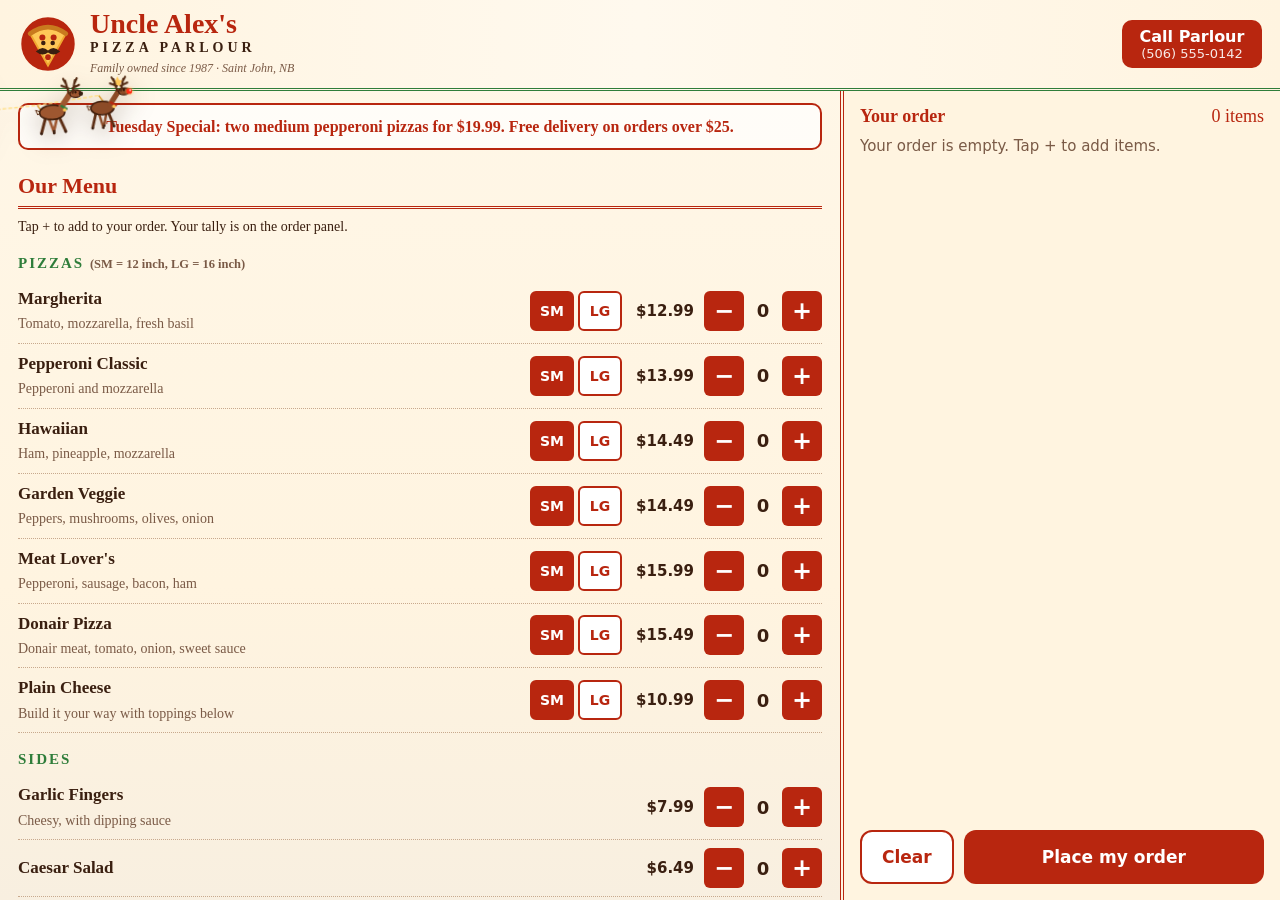
==== index.html @ a6024673 "Refine phone ring cadence, curtness, and secret combo flow" ====
<!doctype html>
<html lang="en">
<head>
<meta charset="utf-8">
<meta name="viewport" content="width=device-width, initial-scale=1">
<title>Uncle Alex's Pizza Parlour</title>
<script src="./js/holiday-overlay.js" defer></script>
<style>
  * { box-sizing: border-box; }
  html, body {
    margin: 0;
    height: 100%;
    overflow: hidden;
    background: #FFF4E0;
    color: #3A1F10;
    font-family: Georgia, 'Times New Roman', serif;
    line-height: 1.45;
  }
  .pz-shell {
    position: relative;
    display: flex;
    flex-direction: column;
    height: 100vh;
    height: 100dvh;
    overflow: hidden;
    background: #FFF4E0;
    color: #3A1F10;
  }
  .pz-top {
    flex: none;
    display: flex;
    align-items: center;
    justify-content: space-between;
    gap: 14px;
    padding: 10px 18px;
    border-bottom: 3px double #B8260F;
    background: #FFF4E0;
  }
  .pz-head { display: flex; align-items: center; gap: 12px; }
  .pz-name { font-size: 28px; font-weight: 700; color: #B8260F; line-height: 1; }
  .pz-sub { font-size: 14px; letter-spacing: 4px; font-weight: 700; }
  .pz-est { font-size: 12px; font-style: italic; color: #7a5a46; margin-top: 2px; }
  .pz-call {
    flex: none;
    min-height: 48px;
    min-width: 140px;
    border: none;
    border-radius: 10px;
    background: #B8260F;
    color: #fff;
    padding: 6px 16px;
    text-align: center;
    cursor: pointer;
    font-family: system-ui, Arial, sans-serif;
  }
  .pz-call b { display: block; font-size: 16px; }
  .pz-call span { display: block; font-size: 13px; opacity: .9; }
  .pz-call:active { background: #8E1D0B; }

  .pz-main { flex: 1; min-height: 0; display: flex; overflow: hidden; }
  .pz-menu {
    flex: 1.5;
    min-width: 0;
    min-height: 0;
    overflow-y: auto;
    -webkit-overflow-scrolling: touch;
    padding: 0 18px 28px;
  }
  .pz-order {
    flex: 1;
    min-width: 280px;
    max-width: 440px;
    min-height: 0;
    display: flex;
    flex-direction: column;
    overflow: hidden;
    border-left: 4px double #B8260F;
    background: #FFF4E0;
    padding: 12px 16px 16px;
  }

  h2 {
    font-size: 22px;
    color: #B8260F;
    border-bottom: 3px double #B8260F;
    padding-bottom: 4px;
    margin: 20px 0 8px;
  }
  h3 {
    font-size: 15px;
    letter-spacing: 2px;
    text-transform: uppercase;
    margin: 16px 0 4px;
    color: #2F7D3A;
  }
  .pz-banner {
    margin: 12px 0;
    border: 2px dashed #2F7D3A;
    color: #2F7D3A;
    border-radius: 10px;
    padding: 10px 12px;
    text-align: center;
    font-weight: 700;
  }
  .pz-hint { font-size: 14px; margin-bottom: 6px; }
  .pz-foot {
    margin-top: 24px;
    font: 12px/1.5 system-ui, Arial, sans-serif;
    color: #7a5a46;
    text-align: center;
  }

  .pz-item {
    display: flex;
    flex-wrap: wrap;
    align-items: center;
    justify-content: space-between;
    gap: 8px 12px;
    padding: 8px 0;
    border-bottom: 1px dotted #c8a98d;
  }
  .pz-nm { flex: 1 1 180px; min-width: 0; }
  .pz-item b { display: block; font-size: 17px; }
  .pz-item small { color: #7a5a46; font-size: 14px; }
  .pz-price { white-space: nowrap; font: 700 15px system-ui, Arial, sans-serif; }
  .pz-ctl { display: flex; align-items: center; gap: 10px; }
  .pz-ctl .pz-price { min-width: 62px; text-align: right; }

  .pz-sb { display: flex; align-items: center; gap: 6px; }
  .pz-sb button {
    width: 40px; height: 40px; min-width: 40px; min-height: 40px; padding: 0;
    border: none; border-radius: 6px; background: #B8260F; color: #fff;
    font: 700 24px/1 system-ui, Arial, sans-serif; cursor: pointer;
  }
  .pz-sb button:active { background: #8E1D0B; }
  .pz-sb .pz-q {
    min-width: 26px; text-align: center;
    font: 700 18px system-ui, Arial, sans-serif; color: #3A1F10;
  }

  .pz-size { display: flex; gap: 4px; }
  .pz-sz {
    min-width: 44px; min-height: 40px; padding: 0 8px;
    border: 2px solid #B8260F; border-radius: 6px; background: #fff; color: #B8260F;
    font: 700 14px system-ui, Arial, sans-serif; cursor: pointer;
  }
  .pz-sz.on { background: #B8260F; color: #fff; }

  .pz-tops { display: flex; flex-wrap: wrap; gap: 8px; margin: 6px 0 4px; }
  .pz-tp {
    min-height: 44px; padding: 0 14px;
    border: 2px solid #B8260F; border-radius: 6px; background: #fff; color: #B8260F;
    font: 700 15px system-ui, Arial, sans-serif; cursor: pointer;
  }
  .pz-tp.on { background: #B8260F; color: #fff; }

  .pz-ohead {
    flex: none;
    display: flex; justify-content: space-between;
    font-size: 18px; color: #B8260F; margin-bottom: 6px;
  }
  .pz-lines { flex: 1; min-height: 40px; overflow-y: auto; -webkit-overflow-scrolling: touch; }
  .pz-tl {
    display: flex; justify-content: space-between; gap: 10px;
    font: 15px system-ui, Arial, sans-serif; padding: 2px 0;
  }
  .pz-tl.muted { color: #7a5a46; }
  .pz-tl.sub { border-top: 1px dotted #c8a98d; margin-top: 4px; padding-top: 4px; }
  .pz-tl.tot {
    font-weight: 800; font-size: 17px;
    border-top: 2px solid #3A1F10; margin-top: 4px; padding-top: 4px;
  }
  .pz-msg {
    flex: none;
    display: none; background: #fff; border: 2px solid #2F7D3A; border-radius: 12px;
    padding: 12px; margin-top: 8px; font: 15px/1.4 system-ui, Arial, sans-serif;
  }
  .pz-msg a { color: #2F7D3A; font-weight: 800; }
  .pz-btns { flex: none; display: flex; gap: 10px; margin-top: 10px; }
  .pz-btns button {
    min-height: 54px; border-radius: 12px;
    font: 700 17px system-ui, Arial, sans-serif; cursor: pointer;
  }
  .pz-clear { padding: 0 20px; border: 2px solid #B8260F; background: #fff; color: #B8260F; }
  .pz-go { flex: 1; border: none; background: #B8260F; color: #fff; }

  .ma-holiday-active .pz-shell {
    background: linear-gradient(180deg, #FFF7E8 0%, #FFF4E0 65%, #F8EFE0 100%);
  }
  .ma-holiday-active .pz-top {
    background: linear-gradient(90deg, #FFF4E0 0%, #FFF9EE 50%, #FFF4E0 100%);
    border-bottom-color: #2F7D3A;
  }
  .ma-holiday-active .pz-banner {
    border-style: solid;
    border-color: #B8260F;
    background: rgba(255, 255, 255, 0.72);
    color: #B8260F;
  }

  /* Phone Call Modal */
  #avPhoneModal {
    display: none; position: fixed; inset: 0; z-index: 200;
    background: rgba(10, 14, 24, 0.78); align-items: center; justify-content: center; padding: 16px;
  }
  #avPhoneModal.open { display: flex; }
  .ph-box {
    width: 100%; max-width: 440px; background: #FFF4E0; color: #3A1F10;
    border: 4px double #B8260F; border-radius: 16px; padding: 18px;
    box-shadow: 0 18px 40px rgba(0,0,0,0.45); font-family: Georgia, serif;
  }
  .ph-top { display: flex; justify-content: space-between; align-items: center; border-bottom: 2px solid #B8260F; padding-bottom: 8px; }
  .ph-title { font-size: 19px; font-weight: 700; color: #B8260F; }
  .ph-screen {
    margin: 12px 0; background: #fff; border: 2px solid #c8a98d; border-radius: 10px;
    padding: 12px; font-family: system-ui, sans-serif; font-size: 15px; min-height: 76px;
  }
  .ph-who { font-size: 11px; font-weight: 800; text-transform: uppercase; color: #2F7D3A; letter-spacing: 1px; }
  .ph-heard { font-size: 13px; color: #7a5a46; margin-top: 6px; font-style: italic; }
  .ph-actions { display: flex; flex-direction: column; gap: 8px; font-family: system-ui, sans-serif; }
  .ph-chips { display: flex; flex-wrap: wrap; gap: 6px; }
  .ph-chip {
    background: #fff; color: #B8260F; border: 2px solid #B8260F; border-radius: 8px;
    padding: 8px 10px; font-size: 13px; font-weight: 700; cursor: pointer;
  }
  .ph-gate-btn {
    display: none; width: 100%; border: none; border-radius: 10px;
    padding: 11px 14px; background: #2F7D3A; color: #fff;
    font-size: 14px; font-weight: 800; cursor: pointer; text-align: center;
  }
  .ph-gate-btn.on { display: block; }

  @media (orientation: portrait), (max-width: 700px) {
    .pz-main { flex-direction: column; }
    .pz-order {
      flex: none; max-width: none; min-width: 0; max-height: 44vh;
      border-left: 0; border-top: 4px double #B8260F;
      box-shadow: 0 -6px 14px rgba(58,31,16,.18);
    }
  }
</style>
</head>
<body>
<div class="pz-shell" id="pizza" role="region" aria-label="Uncle Alex's Pizza Parlour">
  <header class="pz-top">
    <div class="pz-head">
      <svg width="60" height="60" viewBox="0 0 64 64" aria-hidden="true">
        <circle cx="32" cy="32" r="30" fill="#B8260F" stroke="#FFF4E0" stroke-width="3"/>
        <path d="M13 21 Q32 7 51 21 L32 55 Z" fill="#FFC857" stroke="#F0A830" stroke-width="2"/>
        <path d="M13 21 Q32 7 51 21" fill="none" stroke="#C97A1E" stroke-width="5" stroke-linecap="round"/>
        <circle cx="26" cy="25" r="3.2" fill="#B8260F"/><circle cx="38" cy="25" r="3.2" fill="#B8260F"/><circle cx="32" cy="46" r="3" fill="#B8260F"/>
        <circle cx="27" cy="31" r="2.4" fill="#3A1F10"/><circle cx="37" cy="31" r="2.4" fill="#3A1F10"/>
        <path d="M19 40 Q26 33 32 39 Q38 33 45 40 Q38 46 32 41 Q26 46 19 40Z" fill="#3A1F10"/>
      </svg>
      <div>
        <div class="pz-name">Uncle Alex's</div>
        <div class="pz-sub">PIZZA PARLOUR</div>
        <div class="pz-est">Family owned since 1987 &middot; Saint John, NB</div>
      </div>
    </div>
    <button class="pz-call" id="callBtn" type="button" aria-label="Call Parlour, (506) 555-0142">
      <b>Call Parlour</b><span>(506) 555-0142</span>
    </button>
  </header>

  <div class="pz-main">
    <section class="pz-menu" id="pzMenuCol" aria-label="Menu">
      <div class="pz-banner">Tuesday Special: two medium pepperoni pizzas for $19.99. Free delivery on orders over $25.</div>
      <h2>Our Menu</h2>
      <div class="pz-hint">Tap + to add to your order. Your tally is on the order panel.</div>
      <div id="pzMenu"></div>

      <h2>Hours &amp; Location</h2>
      <div class="pz-item"><div class="pz-nm"><b>Monday to Thursday</b></div><div class="pz-price">11 am - 9 pm</div></div>
      <div class="pz-item"><div class="pz-nm"><b>Friday and Saturday</b></div><div class="pz-price">11 am - 11 pm</div></div>
      <div class="pz-item"><div class="pz-nm"><b>Sunday</b></div><div class="pz-price">12 pm - 9 pm</div></div>
      <div class="pz-item"><div class="pz-nm"><b>Find us</b><small>88 Moonlight Lane, Saint John NB</small></div><div class="pz-price">(506) 555-0142</div></div>
      <div class="pz-foot">&copy; 1987-2026 Uncle Alex's Pizza Parlour. Cash, debit and credit accepted.<br>Prices and menu may change without notice. HST (15%) added to all orders.</div>
    </section>

    <aside class="pz-order" aria-label="Your order">
      <div class="pz-ohead"><b>Your order</b><span id="pzCount">0 items</span></div>
      <div class="pz-lines" id="pzTally"></div>
      <div class="pz-msg" id="pizzaMsg" role="status"></div>
      <div class="pz-btns">
        <button class="pz-clear" id="clearBtn" type="button">Clear</button>
        <button class="pz-go" id="orderBtn" type="button">Place my order</button>
      </div>
    </aside>
  </div>
</div>

<div id="avPhoneModal" role="dialog" aria-modal="true" aria-label="Call Pizza Parlour">
  <div class="ph-box">
    <div class="ph-top">
      <div class="ph-title">Pizza Parlour Line 1</div>
      <button class="ph-chip" id="phHangup" type="button" style="background:#B8260F;color:#fff;border-color:#B8260F">Hang Up</button>
    </div>
    <div class="ph-screen">
      <div class="ph-who" id="phWho">Connecting</div>
      <div id="phLine" style="margin-top:4px">Ringing (506) 555-0142.</div>
      <div class="ph-heard" id="phHeard"></div>
    </div>
    <div class="ph-actions">
      <button class="ph-gate-btn" id="phGateBtn" type="button">Proceed to Agent Passcode Gate &rarr;</button>
      <button class="ph-chip" id="phListenBtn" type="button" style="background:#2F7D3A;color:#fff;border-color:#2F7D3A">Tap to Speak Pizza Order (Mic)</button>
      <div style="font-size:12px;color:#7a5a46;text-align:center">Or select a quick pizza reply below:</div>
      <div class="ph-chips">
        <button class="ph-chip" type="button" data-say="One large pepperoni pizza">One Large Pepperoni</button>
        <button class="ph-chip" type="button" data-say="Pickles, olives, and mushrooms">Pickles, Olives, and Mushrooms</button>
        <button class="ph-chip" type="button" data-say="Two medium pepperoni pizzas and garlic fingers">Tuesday Special &amp; Garlic Fingers</button>
      </div>
    </div>
  </div>
</div>

<script>
(function () {
  'use strict';

  var STORAGE_KEY = 'midnight_agency_config_v1';
  var PASSCODE_URL = './midnight-agency-passcode.html';
  var HST = 0.15;
  var PHONE = '(506) 555-0142';
  var TOPS = ['pepperoni','pickles','olives','cheese','mushrooms','pineapple','bacon','onions','anchovies','hamburger','green peppers','jalapenos'];
  var MENU = [
    {g:'Pizzas', sub:'SM = 12 inch, LG = 16 inch', sizes:true, items:[
      {id:'marg', n:'Margherita',        d:'Tomato, mozzarella, fresh basil',            p:[1299,1799]},
      {id:'pep',  n:'Pepperoni Classic', d:'Pepperoni and mozzarella',                   p:[1399,1899]},
      {id:'haw',  n:'Hawaiian',          d:'Ham, pineapple, mozzarella',                 p:[1449,1949]},
      {id:'veg',  n:'Garden Veggie',     d:'Peppers, mushrooms, olives, onion',          p:[1449,1949]},
      {id:'meat', n:"Meat Lover's",      d:'Pepperoni, sausage, bacon, ham',             p:[1599,2149]},
      {id:'don',  n:'Donair Pizza',      d:'Donair meat, tomato, onion, sweet sauce',    p:[1549,2099]},
      {id:'plain',n:'Plain Cheese',      d:'Build it your way with toppings below',      p:[1099,1499]}]},
    {g:'Sides', items:[
      {id:'gf', n:'Garlic Fingers',      d:'Cheesy, with dipping sauce',                 p:[799]},
      {id:'cs', n:'Caesar Salad',        d:'',                                           p:[649]},
      {id:'wg', n:'Chicken Wings (10)',  d:'Plain, BBQ or honey garlic',                 p:[1299]}]},
    {g:'Drinks', items:[
      {id:'pop',n:'Pop',                 d:'Can',                                        p:[200]},
      {id:'rbf',n:'Root Beer Float',     d:'',                                           p:[450]},
      {id:'wat',n:'Bottled Water',       d:'',                                           p:[150]}]},
    {g:'Extra toppings', sub:'$1.25 each, tap to add or remove', toppings:true, items:TOPS.map(function(t){
      var label = t.replace(/\b\w/g, function(c){ return c.toUpperCase(); });
      return {id:'top_'+t, n:label, d:'', p:[125]}; })}
  ];
  var BYID = {};
  MENU.forEach(function(g){ g.items.forEach(function(it){
    it.sizes = !!g.sizes; it.top = !!g.toppings; BYID[it.id] = it;
  }); });

  function $(id){ return document.getElementById(id); }
  function rnd(n){ return Math.floor(Math.random()*n); }
  function money(c){ return '$'+(c/100).toFixed(2); }

  function readSharedConfig() {
    var fallback = {
      passcodeToppings: ['pickles', 'olives', 'mushrooms'],
      secretPhrase: 'pickles, olives, and mushrooms',
      dashboardUrl: PASSCODE_URL,
      player: { rank: 'Rookie', userName: '', passCode: '', stars: 0 },
      npcs: {},
      christmasEnabled: true,
      snowDensity: 45,
      snowSpeed: 1.0
    };
    try {
      var raw = localStorage.getItem(STORAGE_KEY);
      if (!raw) return fallback;
      var parsed = JSON.parse(raw);
      return Object.assign({}, fallback, parsed, {
        player: Object.assign({}, fallback.player, parsed && parsed.player),
        npcs: Object.assign({}, fallback.npcs, parsed && parsed.npcs)
      });
    } catch (e) {
      return fallback;
    }
  }

  function teardownHolidayCover() {
    try {
      if (window.HolidayOverlay && typeof window.HolidayOverlay.teardown === 'function') {
        window.HolidayOverlay.teardown();
      } else if (window.HolidayOverlay && typeof window.HolidayOverlay.setEnabled === 'function') {
        window.HolidayOverlay.setEnabled(false);
      }
      document.documentElement.classList.remove('ma-holiday-active');
      document.body.classList.remove('ma-holiday-active');
    } catch (e) {}
  }

  function goToPasscodeGate() {
    teardownHolidayCover();
    var cfg = readSharedConfig();
    var target = cfg.dashboardUrl || PASSCODE_URL;
    if (target === './player-dashboard.html') target = PASSCODE_URL;
    window.location.href = target;
  }

  // ---- Menu & Order Tally ----
  var cart = {};
  var sizeSel = {};
  var actx = null;

  function curSize(id){ return sizeSel[id] || 0; }
  function curKey(id){ return id+'|'+curSize(id); }

  function audio(){
    var AC = window.AudioContext || window.webkitAudioContext;
    if(!AC) return null;
    actx = actx || new AC();
    if(actx.state === 'suspended') actx.resume();
    return actx;
  }

  function beep(freq, dur){
    try{
      var c=audio(); if(!c) return;
      var o=c.createOscillator(), g=c.createGain();
      o.type='sine'; o.frequency.value=freq; g.gain.value=0.05;
      o.connect(g); g.connect(c.destination); o.start(); o.stop(c.currentTime+(dur||0.12));
    }catch(e){}
  }

  function cartLines(){
    var lines=[], sub=0;
    MENU.forEach(function(g){ g.items.forEach(function(it){ it.p.forEach(function(price,si){
      var q = cart[it.id+'|'+si] || 0; if(!q) return;
      lines.push({n: it.n + (g.sizes ? (si===0 ? ' (12")' : ' (16")') : ''), q:q, t:q*price});
      sub += q*price;
    }); }); });
    return {lines:lines, sub:sub};
  }

  function drawTally(){
    var t=cartLines(), tax=Math.round(t.sub*HST), h='';
    if(!t.lines.length) h='<div class="pz-tl muted">Your order is empty. Tap + to add items.</div>';
    else {
      t.lines.forEach(function(l){ h+='<div class="pz-tl"><span>'+l.q+' × '+l.n+'</span><span>'+money(l.t)+'</span></div>'; });
      h+='<div class="pz-tl sub"><span>Subtotal</span><span>'+money(t.sub)+'</span></div>'
       + '<div class="pz-tl"><span>HST (15%)</span><span>'+money(tax)+'</span></div>'
       + '<div class="pz-tl tot"><span>Total</span><span>'+money(t.sub+tax)+'</span></div>';
    }
    $('pzTally').innerHTML=h;
    var n=0; Object.keys(cart).forEach(function(k){ n+=cart[k]; });
    $('pzCount').textContent=n+' item'+(n===1?'':'s');
  }

  function hideMsg(){ $('pizzaMsg').style.display='none'; }
  function showMsg(html){ var m=$('pizzaMsg'); m.innerHTML=html; m.style.display='block'; }

  function syncItem(id){
    var it=BYID[id], v=cart[curKey(id)]||0, i;
    if(it.top){
      var t=$('t_'+id); t.className='pz-tp'+(v?' on':''); t.setAttribute('aria-pressed', v?'true':'false');
      return;
    }
    $('q_'+id).textContent=v;
    $('p_'+id).textContent=money(it.p[curSize(id)]);
    if(it.sizes){
      var b=$('s_'+id).querySelectorAll('button');
      for(i=0;i<b.length;i++){
        var on = (+b[i].getAttribute('data-s'))===curSize(id);
        b[i].className='pz-sz'+(on?' on':''); b[i].setAttribute('aria-pressed', on?'true':'false');
      }
    }
  }
  function syncUI(){ Object.keys(BYID).forEach(syncItem); }
  function resetCart(){ cart={}; sizeSel={}; syncUI(); drawTally(); }
  function setQty(key,v){ if(v) cart[key]=v; else delete cart[key]; }

  function stepperHTML(it){
    return '<div class="pz-sb">'
      + '<button type="button" class="pz-st" data-id="'+it.id+'" data-d="-1" aria-label="Remove one '+it.n+'">−</button>'
      + '<span class="pz-q" id="q_'+it.id+'" aria-live="polite">0</span>'
      + '<button type="button" class="pz-st" data-id="'+it.id+'" data-d="1" aria-label="Add one '+it.n+'">+</button></div>';
  }

  function buildMenu(){
    var h='';
    MENU.forEach(function(g){
      h+='<h3>'+g.g+(g.sub?' <small style="letter-spacing:0;text-transform:none;color:#7a5a46">('+g.sub+')</small>':'')+'</h3>';
      if(g.toppings){
        h+='<div class="pz-tops">';
        g.items.forEach(function(it){
          h+='<button type="button" class="pz-tp" id="t_'+it.id+'" data-id="'+it.id+'" aria-pressed="false">'+it.n+'</button>';
        });
        h+='</div>';
        return;
      }
      g.items.forEach(function(it){
        h+='<div class="pz-item"><div class="pz-nm"><b>'+it.n+'</b>'+(it.d?'<small>'+it.d+'</small>':'')+'</div><div class="pz-ctl">';
        if(g.sizes){
          h+='<div class="pz-size" id="s_'+it.id+'" role="group" aria-label="Size for '+it.n+'">'
           + '<button type="button" class="pz-sz on" data-id="'+it.id+'" data-s="0" aria-pressed="true">SM</button>'
           + '<button type="button" class="pz-sz" data-id="'+it.id+'" data-s="1" aria-pressed="false">LG</button></div>';
        }
        h+='<span class="pz-price" id="p_'+it.id+'"></span>'+stepperHTML(it)+'</div></div>';
      });
    });
    $('pzMenu').innerHTML=h;

    var i, b;
    b=$('pzMenu').querySelectorAll('.pz-st');
    for(i=0;i<b.length;i++){ b[i].onclick=function(){
      var id=this.getAttribute('data-id'), d=+this.getAttribute('data-d'), k=curKey(id);
      setQty(k, Math.max(0, Math.min(20, (cart[k]||0)+d)));
      syncItem(id); drawTally(); hideMsg(); beep(d>0?520:380,.04);
    }; }
    b=$('pzMenu').querySelectorAll('.pz-sz');
    for(i=0;i<b.length;i++){ b[i].onclick=function(){
      var id=this.getAttribute('data-id'); sizeSel[id]=+this.getAttribute('data-s');
      syncItem(id); beep(450,.04);
    }; }
    b=$('pzMenu').querySelectorAll('.pz-tp');
    for(i=0;i<b.length;i++){ b[i].onclick=function(){
      var id=this.getAttribute('data-id'), k=id+'|0', on=!cart[k];
      setQty(k, on?1:0);
      syncItem(id); drawTally(); hideMsg(); beep(on?520:380,.04);
    }; }
    syncUI(); drawTally();
  }

  function isSecretOrder() {
    var cfg = readSharedConfig();
    var reqToppings = Array.isArray(cfg.passcodeToppings) && cfg.passcodeToppings.length
      ? cfg.passcodeToppings.map(function (t) { return String(t).toLowerCase().trim(); })
      : ['pickles', 'olives', 'mushrooms'];

    var activeKeys = Object.keys(cart).filter(function (k) { return cart[k] > 0; });
    var selectedTops = activeKeys
      .filter(function (k) { return k.indexOf('top_') === 0; })
      .map(function (k) { return k.replace('top_', '').split('|')[0].toLowerCase(); });

    var nonTops = activeKeys.filter(function (k) { return k.indexOf('top_') !== 0; });
    if (nonTops.length > 0) return false;
    if (selectedTops.length !== reqToppings.length) return false;

    return reqToppings.every(function (t) {
      return selectedTops.indexOf(t) !== -1 && cart['top_' + t + '|0'] === 1;
    });
  }

  $('orderBtn').onclick=function(){
    var t=cartLines();
    if(!t.lines.length){ showMsg('Your order is empty. Tap + next to the items you want.'); return; }
    if(isSecretOrder()){
      beep(660,.08);
      showMsg('<b>Special order noted.</b> Opening <a href="'+PASSCODE_URL+'">Agent Passcode Gate</a>...');
      setTimeout(goToPasscodeGate, 350);
      return;
    }
    var tax=Math.round(t.sub*HST);
    showMsg('<b>Thank you! Order #'+(1000+rnd(900))+' received.</b><br>'
      + t.lines.map(function(l){ return l.q+' × '+l.n; }).join('<br>')
      + '<br><b>Total: '+money(t.sub+tax)+'</b><br>Ready for pickup in about 25 minutes.');
    resetCart();
  };

  $('clearBtn').onclick=function(){ resetCart(); hideMsg(); };

  // ---- DTMF, Ring Cadence & GM-Configurable NPC Voice Engine ----
  var activeDualNodes = [];
  var activeFoleyNodes = [];
  var timers = [];
  var recog = null;
  var voices = [];
  var speakGen = 0;
  var roleState = {};
  var QUICK_REDIAL_MS = 30000;

  var DTMF = {
    '1': [697, 1209], '2': [697, 1336], '3': [697, 1477],
    '4': [770, 1209], '5': [770, 1336], '6': [770, 1477],
    '7': [852, 1209], '8': [852, 1336], '9': [852, 1477],
    '*': [941, 1209], '0': [941, 1336], '#': [941, 1477]
  };

  function clearTimers() {
    while (timers.length) clearTimeout(timers.shift());
  }

  function stopAudioOnly() {
    clearTimers();
    while (activeDualNodes.length) {
      var item = activeDualNodes.pop();
      try { item.osc1.stop(); item.osc2.stop(); item.gain.disconnect(); } catch (e) {}
    }
    while (activeFoleyNodes.length) {
      var f = activeFoleyNodes.pop();
      try { f.osc.stop(); f.gain.disconnect(); } catch (e) {}
    }
    if ('speechSynthesis' in window) {
      try { window.speechSynthesis.cancel(); } catch (e) {}
    }
  }

  function startDualTone(f1, f2, peakGain) {
    var c = audio();
    if (!c) return function () {};
    var now = c.currentTime;
    var osc1 = c.createOscillator();
    var osc2 = c.createOscillator();
    var gain = c.createGain();
    osc1.type = 'sine'; osc2.type = 'sine';
    osc1.frequency.setValueAtTime(f1, now);
    osc2.frequency.setValueAtTime(f2, now);
    gain.gain.setValueAtTime(0.0001, now);
    gain.gain.linearRampToValueAtTime(peakGain || 0.12, now + 0.006);
    osc1.connect(gain); osc2.connect(gain); gain.connect(c.destination);
    osc1.start(now); osc2.start(now);

    var entry = { osc1: osc1, osc2: osc2, gain: gain };
    activeDualNodes.push(entry);

    return function stopThis(fadeSec) {
      var t0 = c.currentTime;
      var fade = fadeSec || 0.006;
      try {
        gain.gain.cancelScheduledValues(t0);
        gain.gain.setValueAtTime(Math.max(0.0001, gain.gain.value), t0);
        gain.gain.exponentialRampToValueAtTime(0.0001, t0 + fade);
        osc1.stop(t0 + fade + 0.008);
        osc2.stop(t0 + fade + 0.008);
      } catch (e) {}
      var idx = activeDualNodes.indexOf(entry);
      if (idx !== -1) activeDualNodes.splice(idx, 1);
    };
  }

  function dialDTMF(digits, toneSec, gapSec, onDone) {
    var c = audio();
    var clean = String(digits || '').replace(/[^0-9*#]/g, '');
    if (!c || !clean.length) { if (typeof onDone === 'function') onDone(); return; }
    var tDur = toneSec || 0.065;
    var gDur = gapSec || 0.035;
    var cursor = c.currentTime + 0.02;

    for (var i = 0; i < clean.length; i++) {
      var pair = DTMF[clean[i]];
      if (!pair) continue;
      var osc1 = c.createOscillator();
      var osc2 = c.createOscillator();
      var gain = c.createGain();
      osc1.type = 'sine'; osc2.type = 'sine';
      osc1.frequency.setValueAtTime(pair[0], cursor);
      osc2.frequency.setValueAtTime(pair[1], cursor);
      gain.gain.setValueAtTime(0.0001, cursor);
      gain.gain.linearRampToValueAtTime(0.12, cursor + 0.004);
      gain.gain.setValueAtTime(0.12, cursor + Math.max(0.005, tDur - 0.005));
      gain.gain.exponentialRampToValueAtTime(0.0001, cursor + tDur);
      osc1.connect(gain); osc2.connect(gain); gain.connect(c.destination);
      osc1.start(cursor); osc2.start(cursor);
      osc1.stop(cursor + tDur + 0.005); osc2.stop(cursor + tDur + 0.005);
      cursor += (tDur + gDur);
    }

    var ms = Math.max(50, Math.round((cursor - c.currentTime + 0.05) * 1000));
    timers.push(setTimeout(function () { if (typeof onDone === 'function') onDone(); }, ms));
  }

  function playRingCadence(ringCount, onStep, onComplete) {
    if (ringCount <= 0) { if (typeof onComplete === 'function') onComplete(); return; }
    var current = 0;
    function oneCycle() {
      current++;
      var stopRing = startDualTone(440, 480, 0.14);
      if (typeof onStep === 'function') onStep('Ringing (' + current + ' of ' + ringCount + ')...');
      timers.push(setTimeout(function () {
        stopRing(0.015);
        if (current >= ringCount) {
          if (typeof onComplete === 'function') onComplete();
          return;
        }
        if (typeof onStep === 'function') onStep('Ringing... pause before ring ' + (current + 1) + '.');
        timers.push(setTimeout(oneCycle, 1800));
      }, 1300));
    }
    oneCycle();
  }

  function playPhoneBeep() {
    var c = audio();
    if (!c) return;
    var now = c.currentTime;
    var o = c.createOscillator();
    var g = c.createGain();
    o.type = 'sine';
    o.frequency.value = 587.33;
    g.gain.setValueAtTime(0.05, now);
    g.gain.exponentialRampToValueAtTime(0.001, now + 0.14);
    o.connect(g); g.connect(c.destination);
    var entry = { osc: o, gain: g };
    activeFoleyNodes.push(entry);
    o.onended = function () { var i = activeFoleyNodes.indexOf(entry); if (i !== -1) activeFoleyNodes.splice(i, 1); };
    o.start(now); o.stop(now + 0.15);
  }

  function playRadioChime() {
    var c = audio();
    if (!c) return;
    var now = c.currentTime;
    [523.25, 659.25, 783.99].forEach(function (f, i) {
      var o = c.createOscillator();
      var g = c.createGain();
      o.type = 'triangle';
      o.frequency.value = f;
      g.gain.setValueAtTime(0.045, now + i * 0.09);
      g.gain.exponentialRampToValueAtTime(0.001, now + i * 0.09 + 0.22);
      o.connect(g); g.connect(c.destination);
      var entry = { osc: o, gain: g };
      activeFoleyNodes.push(entry);
      o.onended = function () { var i2 = activeFoleyNodes.indexOf(entry); if (i2 !== -1) activeFoleyNodes.splice(i2, 1); };
      o.start(now + i * 0.09); o.stop(now + i * 0.09 + 0.24);
    });
  }

  var DEFAULT_NPCS = {
    waitress: {
      name: 'Waitress',
      number: '5065550142',
      voiceName: '',
      lang: 'en',
      pitch: 1.0,
      rate: 0.98,
      volume: 1.0,
      voicemailChance: 0.2,
      foley: 'beep',
      prefer: ['aria', 'jenny', 'sonia', 'natasha', 'libby', 'samantha', 'allison', 'zira', 'google us english'],
      scripts: {
        greeting: 'Uncle Alex\'s Pizza Parlour, what will it be?',
        nearPhone: 'Uncle Alex\'s, go ahead.',
        ranToPhone: 'Sorry, I was out back. What can I get you?',
        voicemail: 'You have reached Uncle Alex\'s Pizza Parlour. Leave your pizza order and size after the tone.',
        secretConfirm: 'Got it, I\'ll put that right through for you.',
        normalReply: 'Sure thing. Would you like any sides, drinks, or extra toppings with that?'
      }
    },
    chef: {
      name: 'Chef',
      number: '5065550142',
      voiceName: '',
      lang: 'en',
      pitch: 0.95,
      rate: 0.96,
      volume: 1.0,
      voicemailChance: 0.2,
      foley: 'beep',
      prefer: ['guy', 'ryan', 'davis', 'william', 'daniel', 'david', 'google uk english male'],
      scripts: {
        greeting: 'Uncle Alex\'s Pizza Parlour. What can I get for you?',
        nearPhone: 'Fresh pizza! What will it be?',
        ranToPhone: 'Sorry. Stepped away from the ovens for a sec. What pizza are we making?',
        voicemail: 'You have reached the pizza parlour kitchen line. Leave your pizza or topping order after the tone.',
        secretConfirm: 'Special toppings. Got it.',
        normalReply: 'Heard you loud and clear. Want extra cheese or garlic fingers on that?'
      }
    },
    chief: {
      name: 'The Chief',
      number: '5065550142',
      voiceName: '',
      lang: 'en',
      pitch: 0.95,
      rate: 0.97,
      volume: 1.0,
      voicemailChance: 0,
      foley: 'chime',
      prefer: ['ryan', 'guy', 'daniel', 'arthur', 'david', 'uk english'],
      scripts: {
        greeting: 'Order confirmed on the board. Heading to the passcode gate now.',
        nearPhone: 'Line is clear. State your order or head to the passcode gate.',
        ranToPhone: 'Line is active. Keep it brief. What is the order?',
        voicemail: 'Field office line is unavailable. Leave your code word.',
        secretConfirm: 'Confirmed. Opening the passcode gate.',
        normalReply: 'Noted. Let me know if you need anything else.'
      }
    },
    santa: {
      name: 'Santa',
      number: '5065550142',
      voiceName: '',
      lang: 'en',
      pitch: 0.9,
      rate: 0.92,
      volume: 1.0,
      voicemailChance: 0,
      foley: 'chime',
      prefer: ['davis', 'william', 'guy', 'daniel', 'david', 'arthur'],
      scripts: {
        greeting: 'Ho, ho, ho! Even up north we love a hot pizza from Uncle Alex\'s.',
        nearPhone: 'Right by the sleigh bell! What are we ordering tonight?',
        ranToPhone: 'Reindeer were getting restless, so make it quick! What are we ordering?',
        voicemail: 'Santa and the elves are out checking the list. Leave a message after the chime.',
        secretConfirm: 'That secret order made the nice list. Onward to the passcode gate!',
        normalReply: 'Sounds delicious! Make sure to save a slice for the workshop.'
      }
    }
  };

  function getNpcConfig(npcId) {
    var key = npcId || 'waitress';
    var base = DEFAULT_NPCS[key] || {
      name: key.charAt(0).toUpperCase() + key.slice(1),
      number: '5065550142',
      voiceName: '',
      lang: 'en',
      pitch: 1.0,
      rate: 1.0,
      volume: 1.0,
      voicemailChance: 0,
      foley: 'beep',
      prefer: [],
      scripts: {
        greeting: 'Hello there, how can I help you?',
        nearPhone: 'Right here. What can I do for you?',
        ranToPhone: 'Coming, keep it brief. What do you need?',
        voicemail: 'Leave a message after the tone.',
        secretConfirm: 'Confirmed. Proceeding now.',
        normalReply: 'Got it. Anything else?'
      }
    };
    var shared = readSharedConfig();
    var override = (shared.npcs && shared.npcs[key]) ? shared.npcs[key] : {};
    return Object.assign({}, base, override, {
      scripts: Object.assign({}, base.scripts, override.scripts)
    });
  }

  function runFoley(foleyType) {
    if (foleyType === 'chime') {
      playRadioChime();
    } else if (foleyType !== 'none') {
      playPhoneBeep();
    }
  }

  var BAD_VOICES = /espeak|compact|robot|zarvox|fred|albert|ralph|junior|bad news|good news|bells|cellos|trinoids|whisper|boing|bubbles|deranged|hysterical|organ|superstar/;

  function scoreVoice(v, npcCfg) {
    var n = (v.name + ' ' + v.lang).toLowerCase(), sc = 0;
    if (v.lang.toLowerCase().indexOf('en') !== 0) return -1;
    if (BAD_VOICES.test(n)) return -100;
    if (/natural|neural|online/.test(n)) sc += 50;     // Edge "Natural" voices
    if (/premium|enhanced/.test(n)) sc += 40;          // upgraded Apple / Android voices
    if (/en-ca|en-us/.test(n)) sc += 5;
    var prefs = Array.isArray(npcCfg.prefer) ? npcCfg.prefer : [];
    for (var i = 0; i < prefs.length; i++) {
      if (n.indexOf(String(prefs[i]).toLowerCase()) !== -1) sc += 30 - i;
    }
    return sc;
  }

  function resolveVoice(npcCfg) {
    if (!voices.length) return null;
    if (npcCfg.voiceName) {                            // an explicit voiceName still wins
      var target = String(npcCfg.voiceName).toLowerCase();
      for (var i = 0; i < voices.length; i++) {
        if (voices[i].name.toLowerCase().indexOf(target) !== -1) return voices[i];
      }
    }
    var best = null, bestScore = -1;
    for (var k = 0; k < voices.length; k++) {
      var sc = scoreVoice(voices[k], npcCfg);
      if (sc > bestScore) { best = voices[k]; bestScore = sc; }
    }
    return best || voices[0];
  }

  function loadVoices() {
    if (!window.speechSynthesis) return;
    voices = window.speechSynthesis.getVoices() || [];
  }

  function speak(npcId, spokenText, captionText, onDone, sOpts) {
    sOpts = sOpts || {};
    var cfg = getNpcConfig(npcId);
    var text = spokenText || (cfg.scripts && cfg.scripts.greeting) || '';
    stopAudioOnly();
    if (!sOpts.skipFoley) {
      try { runFoley(cfg.foley); } catch (e) {}
    }
    if (!window.speechSynthesis || !text) {
      if (typeof onDone === 'function') timers.push(setTimeout(onDone, 900));
      return;
    }
    var v = resolveVoice(cfg);
    var basePitch = typeof sOpts.pitchOverride === 'number' ? sOpts.pitchOverride : (typeof cfg.pitch === 'number' ? cfg.pitch : 1.0);
    var baseRate = typeof sOpts.rateOverride === 'number' ? sOpts.rateOverride : (typeof cfg.rate === 'number' ? cfg.rate : 1.0);
    var vol = typeof cfg.volume === 'number' ? cfg.volume : 1.0;
    var parts = (text.match(/[^.!?,;:]+[.!?,;:]*/g) || [text]).map(function (p) { return p.trim(); }).filter(Boolean);
    var gen = ++speakGen, idx = 0;

    function jitter(x, amt) { return x + (Math.random() - 0.5) * amt; }
    function finish() { if (typeof onDone === 'function') onDone(); }
    function next() {
      if (gen !== speakGen) return;                    // a newer line replaced this one
      if (idx >= parts.length) { finish(); return; }
      var part = parts[idx++];
      var utt = new SpeechSynthesisUtterance(part);
      if (v) utt.voice = v;
      utt.pitch = Math.max(0, Math.min(2, jitter(basePitch, 0.06)));
      utt.rate = Math.max(0.1, Math.min(3, jitter(baseRate, 0.06)));
      utt.volume = vol;
      utt.onend = function () {
        if (gen !== speakGen) return;
        var pause = (/[.!?]$/.test(part) ? 230 : 110) + Math.random() * 100;
        timers.push(setTimeout(next, pause));
      };
      utt.onerror = function (ev) {
        if (gen !== speakGen) return;
        if (ev && (ev.error === 'canceled' || ev.error === 'interrupted')) return;
        finish();
      };
      try { window.speechSynthesis.speak(utt); } catch (e) { finish(); }
    }
    timers.push(setTimeout(next, sOpts.skipFoley ? 20 : 180));
  }

  function setPhoneUI(who, line, heard, showGateBtn) {
    $('phWho').textContent = who;
    $('phLine').textContent = line;
    if (typeof heard === 'string') $('phHeard').textContent = heard;
    $('phGateBtn').classList.toggle('on', !!showGateBtn);
  }

  function closePhoneModal(keepAudio) {
    if (!keepAudio) stopAudioOnly();
    if (recog) { try { recog.abort(); } catch (e) {} }
    $('avPhoneModal').classList.remove('open');
    $('phGateBtn').classList.remove('on');
  }

  function handleCallerPhrase(raw) {
  var txt = (raw || '').toLowerCase();
  var cfg = readSharedConfig();
  var waitressCfg = getNpcConfig('waitress');
  var reqToppings = Array.isArray(cfg.passcodeToppings) && cfg.passcodeToppings.length
    ? cfg.passcodeToppings.map(function (t) { return String(t).toLowerCase().trim(); })
    : ['pickles', 'olives', 'mushrooms'];

  $('phHeard').textContent = 'You ordered: "' + raw + '"';

  var matchesSecret = reqToppings.every(function (t) { return txt.indexOf(t) !== -1; });
  if (matchesSecret) {
    var confirmLine = waitressCfg.scripts.secretConfirm || 'Got that order down. I will get that right in for you.';
    setPhoneUI(waitressCfg.name, confirmLine, 'You ordered: "' + raw + '"', true);
    speak('waitress', confirmLine, confirmLine, function () {
      closePhoneModal(true);
      goToPasscodeGate();
    });
    return;
  }

  var reply = waitressCfg.scripts.normalReply;
  setPhoneUI(waitressCfg.name, reply, 'You ordered: "' + raw + '"', false);
  speak('waitress', reply, reply);
}

  function startSpeechInput() {
    var SR = window.SpeechRecognition || window.webkitSpeechRecognition;
    if (!SR) {
      setPhoneUI('Waitress', 'Microphone input is not supported in this browser. Select one of the pizza replies below.');
      return;
    }
    stopAudioOnly();
    try {
      recog = new SR();
      recog.lang = 'en-US';
      recog.interimResults = false;
      recog.maxAlternatives = 1;
      $('phListenBtn').textContent = 'Listening... Speak your pizza order';
      recog.onresult = function (ev) {
        $('phListenBtn').textContent = 'Tap to Speak Pizza Order (Mic)';
        handleCallerPhrase(ev.results[0][0].transcript);
      };
      recog.onerror = function (ev) {
        $('phListenBtn').textContent = 'Tap to Speak Pizza Order (Mic)';
        var err = ev && ev.error ? ev.error : 'unknown';
        $('phHeard').textContent = 'Mic error: ' + err + ' (protocol: ' + window.location.protocol + ')';
      };
      recog.onend = function () {
        $('phListenBtn').textContent = 'Tap to Speak Pizza Order (Mic)';
      };
      recog.start();
    } catch (e) {
      $('phListenBtn').textContent = 'Tap to Speak Pizza Order (Mic)';
    }
  }

  function openPhoneModal(roleKey, mode) {
    var key = roleKey || 'waitress';
    var person = getNpcConfig(key);
    var scripts = person.scripts || {};
    var baseRate = typeof person.rate === 'number' ? person.rate : 1.0;
    var basePitch = typeof person.pitch === 'number' ? person.pitch : 1.0;
    var spoken = scripts.greeting;
    var rateOverride = null;
    var pitchOverride = null;

    if (mode === 'near') {
      spoken = scripts.nearPhone || scripts.greeting;
      rateOverride = Math.max(0.75, baseRate * 0.96);
      pitchOverride = Math.max(0.55, basePitch - 0.03);
    } else if (mode === 'curt') {
      spoken = scripts.ranToPhone || scripts.greeting;
      rateOverride = Math.min(1.4, baseRate * 1.18);
      pitchOverride = Math.min(1.6, basePitch + 0.06);
    }

    $('avPhoneModal').classList.add('open');
    setPhoneUI(person.name, spoken, '', false);
    speak(key, spoken, spoken, null, {
      rateOverride: rateOverride,
      pitchOverride: pitchOverride
    });
  }

  function callPizzaPlace(roleKey) {
    stopAudioOnly();
    var key = roleKey || 'waitress';
    var person = getNpcConfig(key);
    var scripts = person.scripts || {};
    var nowMs = Date.now();
    var prev = roleState[key] || { lastCallMs: 0 };
    var isNearPhone = !!(prev.lastCallMs && (nowMs - prev.lastCallMs) <= QUICK_REDIAL_MS);
    roleState[key] = { lastCallMs: nowMs };

    var goesToVM = !isNearPhone && Math.random() < (person.voicemailChance || 0.2);
    var ringCount = (isNearPhone && !goesToVM) ? 0 : (Math.floor(Math.random() * 3) + 1);
    var mode = goesToVM ? 'vm' : (ringCount === 0 ? 'near' : (ringCount >= 3 ? 'curt' : 'normal'));

    $('avPhoneModal').classList.add('open');
    setPhoneUI('Dialing...', 'Dial tone (350+440 Hz)...', '', false);

    var stopDial = startDualTone(350, 440, 0.1);
    timers.push(setTimeout(function () {
      stopDial(0.008);
      setPhoneUI('Dialing...', 'Auto-dialing ' + PHONE + '...');
      dialDTMF(person.number || '5065550142', 0.065, 0.035, function () {
        timers.push(setTimeout(function () {
          playRingCadence(ringCount, function (ringText) {
            setPhoneUI('Ringing...', ringText);
          }, function () {
            if (goesToVM) {
              var vmText = scripts.voicemail || 'Leave a message after the tone.';
              var tone = startDualTone(1000, 1000, 0.11);
              timers.push(setTimeout(function () {
                tone(0.01);
                setPhoneUI('Answering Machine', vmText);
                speak(key, vmText, vmText, null, { skipFoley: true, pitchOverride: 0.98, rateOverride: 1.0 });
              }, 450));
            } else {
              openPhoneModal(key, mode);
            }
          });
        }, 250));
      });
    }, 800));
  }

  $('callBtn').onclick = function () {
    beep(440, 0.08);
    callPizzaPlace('waitress');
  };
  $('phHangup').onclick = function () { closePhoneModal(false); };
  $('phGateBtn').onclick = function () { closePhoneModal(true); goToPasscodeGate(); };
  $('phListenBtn').onclick = startSpeechInput;

  var chips = document.querySelectorAll('.ph-chip[data-say]');
  for (var c = 0; c < chips.length; c++) {
    chips[c].onclick = function () {
      handleCallerPhrase(this.getAttribute('data-say'));
    };
  }

  loadVoices();
  if (window.speechSynthesis && 'onvoiceschanged' in window.speechSynthesis) {
    window.speechSynthesis.onvoiceschanged = loadVoices;
  }
  buildMenu();

  window.AgencyVoice = {
    defaults: DEFAULT_NPCS,
    getNpcConfig: getNpcConfig,
    getVoices: function () { loadVoices(); return voices; },
    speak: speak,
    stop: stopAudioOnly,
    callPizzaPlace: callPizzaPlace,
    openPhoneModal: openPhoneModal,
    closePhoneModal: closePhoneModal
  };
})();
</script>
</body>
</html>
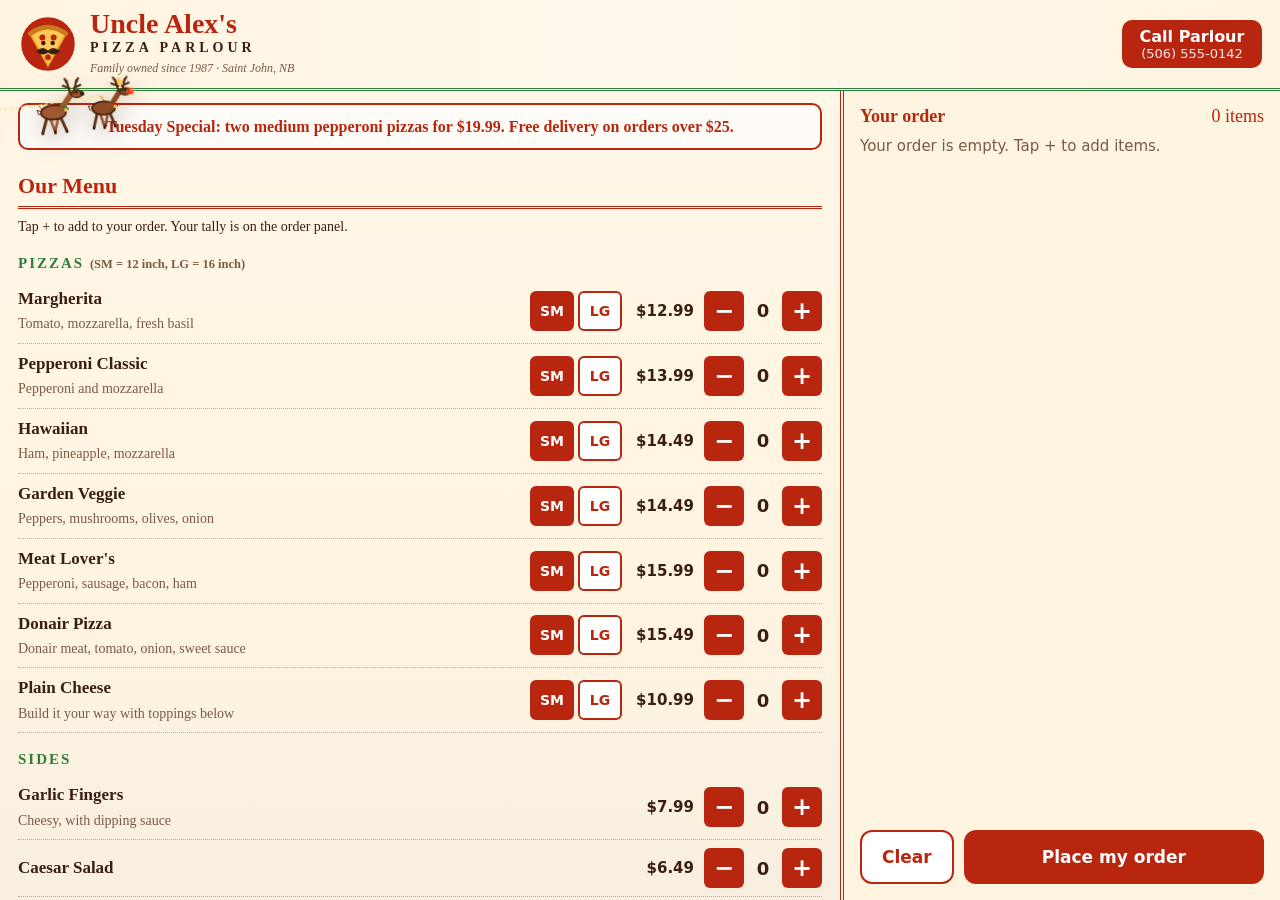
==== commit 8d882e0c: "Wave 1: stabilize config, crime lifecycle, and place lookups" ====
--- a/index.html
+++ b/index.html
@@ -4,6 +4,7 @@
 <meta charset="utf-8">
 <meta name="viewport" content="width=device-width, initial-scale=1">
 <title>Uncle Alex's Pizza Parlour</title>
+<script src="./js/ma-config.js"></script>
 <script src="./js/holiday-overlay.js" defer></script>
 <style>
   * { box-sizing: border-box; }
@@ -353,28 +354,9 @@
   function rnd(n){ return Math.floor(Math.random()*n); }
   function money(c){ return '$'+(c/100).toFixed(2); }
 
+  // Config lives in js/ma-config.js (single source of truth).
   function readSharedConfig() {
-    var fallback = {
-      passcodeToppings: ['pickles', 'olives', 'mushrooms'],
-      secretPhrase: 'pickles, olives, and mushrooms',
-      dashboardUrl: PASSCODE_URL,
-      player: { rank: 'Rookie', userName: '', passCode: '', stars: 0 },
-      npcs: {},
-      christmasEnabled: true,
-      snowDensity: 45,
-      snowSpeed: 1.0
-    };
-    try {
-      var raw = localStorage.getItem(STORAGE_KEY);
-      if (!raw) return fallback;
-      var parsed = JSON.parse(raw);
-      return Object.assign({}, fallback, parsed, {
-        player: Object.assign({}, fallback.player, parsed && parsed.player),
-        npcs: Object.assign({}, fallback.npcs, parsed && parsed.npcs)
-      });
-    } catch (e) {
-      return fallback;
-    }
+    return window.MidnightAgencyConfig.read();
   }
 
   function teardownHolidayCover() {
@@ -392,8 +374,7 @@
   function goToPasscodeGate() {
     teardownHolidayCover();
     var cfg = readSharedConfig();
-    var target = cfg.dashboardUrl || PASSCODE_URL;
-    if (target === './player-dashboard.html') target = PASSCODE_URL;
+    var target = cfg.gateUrl || PASSCODE_URL;
     window.location.href = target;
   }
 
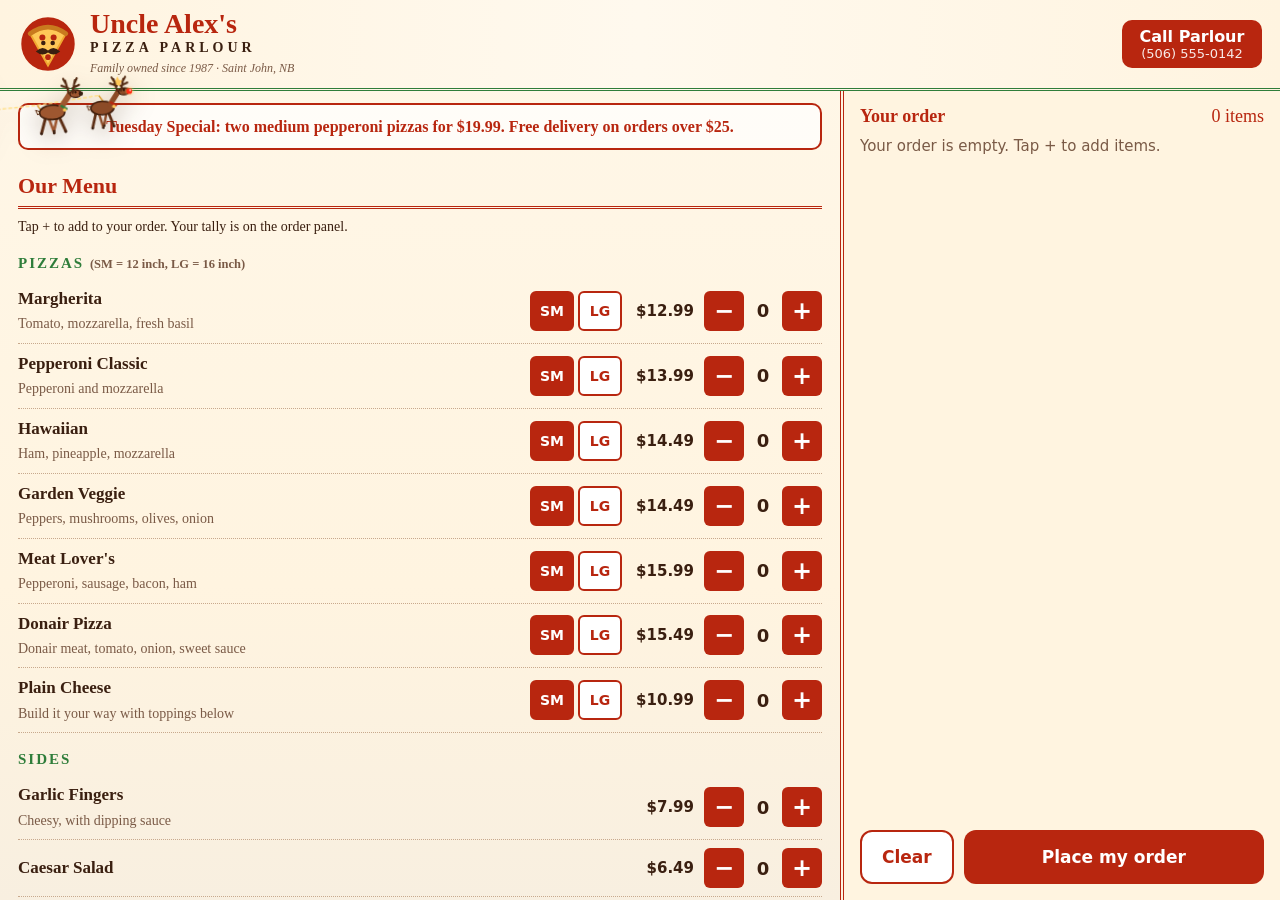
==== commit 705c9de8: "Add Midnight Agency & Pizza Parlour icons and wire index favicon" ====
--- a/index.html
+++ b/index.html
@@ -1,6 +1,8 @@
 <!doctype html>
 <html lang="en">
 <head>
+  <link rel="icon" type="image/svg+xml" href="./assets/pizza-parlour-logo.svg">
+<link rel="icon" href="./assets/pizza-parlour.ico">
 <meta charset="utf-8">
 <meta name="viewport" content="width=device-width, initial-scale=1">
 <title>Uncle Alex's Pizza Parlour</title>
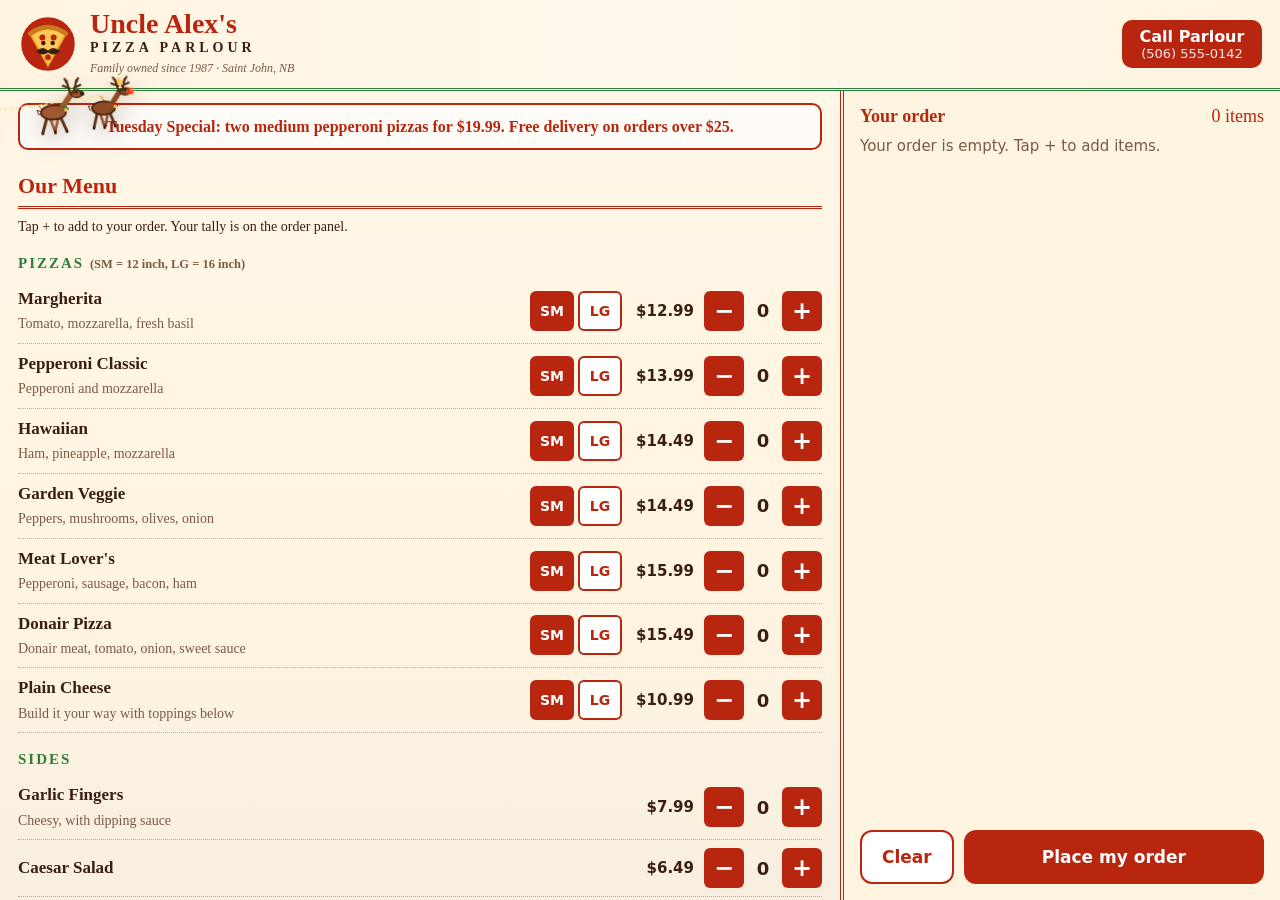
==== commit 108f3480: "Consolidate speech pacing, phone polish, and logo twitch" ====
--- a/index.html
+++ b/index.html
@@ -247,14 +247,14 @@
 <div class="pz-shell" id="pizza" role="region" aria-label="Uncle Alex's Pizza Parlour">
   <header class="pz-top">
     <div class="pz-head">
-      <svg width="60" height="60" viewBox="0 0 64 64" aria-hidden="true">
-        <circle cx="32" cy="32" r="30" fill="#B8260F" stroke="#FFF4E0" stroke-width="3"/>
-        <path d="M13 21 Q32 7 51 21 L32 55 Z" fill="#FFC857" stroke="#F0A830" stroke-width="2"/>
-        <path d="M13 21 Q32 7 51 21" fill="none" stroke="#C97A1E" stroke-width="5" stroke-linecap="round"/>
-        <circle cx="26" cy="25" r="3.2" fill="#B8260F"/><circle cx="38" cy="25" r="3.2" fill="#B8260F"/><circle cx="32" cy="46" r="3" fill="#B8260F"/>
-        <circle cx="27" cy="31" r="2.4" fill="#3A1F10"/><circle cx="37" cy="31" r="2.4" fill="#3A1F10"/>
-        <path d="M19 40 Q26 33 32 39 Q38 33 45 40 Q38 46 32 41 Q26 46 19 40Z" fill="#3A1F10"/>
-      </svg>
+      <svg id="pzLogo" width="60" height="60" viewBox="0 0 64 64" aria-label="Uncle Alex's Pizza Parlour logo" style="outline:none;-webkit-tap-highlight-color:transparent">
+          <circle cx="32" cy="32" r="30" fill="#B8260F" stroke="#FFF4E0" stroke-width="3"/>
+          <path d="M13 21 Q32 7 51 21 L32 55 Z" fill="#FFC857" stroke="#F0A830" stroke-width="2"/>
+          <path d="M13 21 Q32 7 51 21" fill="none" stroke="#C97A1E" stroke-width="5" stroke-linecap="round"/>
+          <circle cx="26" cy="25" r="3.2" fill="#B8260F"/><circle cx="38" cy="25" r="3.2" fill="#B8260F"/><circle cx="32" cy="46" r="3" fill="#B8260F"/>
+          <circle cx="27" cy="31" r="2.4" fill="#3A1F10"/><circle cx="37" cy="31" r="2.4" fill="#3A1F10"/>
+          <path class="pz-stache" d="M19 40 Q26 33 32 39 Q38 33 45 40 Q38 46 32 41 Q26 46 19 40Z" fill="#3A1F10"/>
+        </svg>
       <div>
         <div class="pz-name">Uncle Alex's</div>
         <div class="pz-sub">PIZZA PARLOUR</div>
@@ -310,7 +310,7 @@
       <div style="font-size:12px;color:#7a5a46;text-align:center">Or select a quick pizza reply below:</div>
       <div class="ph-chips">
         <button class="ph-chip" type="button" data-say="One large pepperoni pizza">One Large Pepperoni</button>
-        <button class="ph-chip" type="button" data-say="Pickles, olives, and mushrooms">Pickles, Olives, and Mushrooms</button>
+        <button class="ph-chip" type="button" data-say="Extra cheese and green peppers">Extra Cheese &amp; Green Peppers</button>
         <button class="ph-chip" type="button" data-say="Two medium pepperoni pizzas and garlic fingers">Tuesday Special &amp; Garlic Fingers</button>
       </div>
     </div>
@@ -648,14 +648,14 @@
     function oneCycle() {
       current++;
       var stopRing = startDualTone(440, 480, 0.14);
-      if (typeof onStep === 'function') onStep('Ringing (' + current + ' of ' + ringCount + ')...');
+      if (typeof onStep === 'function') onStep(current === 1 ? 'Ringing...' : 'Still ringing...');
       timers.push(setTimeout(function () {
         stopRing(0.015);
         if (current >= ringCount) {
           if (typeof onComplete === 'function') onComplete();
           return;
         }
-        if (typeof onStep === 'function') onStep('Ringing... pause before ring ' + (current + 1) + '.');
+        if (typeof onStep === 'function') onStep('Ringing...');
         timers.push(setTimeout(oneCycle, 1800));
       }, 1300));
     }
@@ -738,49 +738,8 @@
         secretConfirm: 'Special toppings. Got it.',
         normalReply: 'Heard you loud and clear. Want extra cheese or garlic fingers on that?'
       }
-    },
-    chief: {
-      name: 'The Chief',
-      number: '5065550142',
-      voiceName: '',
-      lang: 'en',
-      pitch: 0.95,
-      rate: 0.97,
-      volume: 1.0,
-      voicemailChance: 0,
-      foley: 'chime',
-      prefer: ['ryan', 'guy', 'daniel', 'arthur', 'david', 'uk english'],
-      scripts: {
-        greeting: 'Order confirmed on the board. Heading to the passcode gate now.',
-        nearPhone: 'Line is clear. State your order or head to the passcode gate.',
-        ranToPhone: 'Line is active. Keep it brief. What is the order?',
-        voicemail: 'Field office line is unavailable. Leave your code word.',
-        secretConfirm: 'Confirmed. Opening the passcode gate.',
-        normalReply: 'Noted. Let me know if you need anything else.'
-      }
-    },
-    santa: {
-      name: 'Santa',
-      number: '5065550142',
-      voiceName: '',
-      lang: 'en',
-      pitch: 0.9,
-      rate: 0.92,
-      volume: 1.0,
-      voicemailChance: 0,
-      foley: 'chime',
-      prefer: ['davis', 'william', 'guy', 'daniel', 'david', 'arthur'],
-      scripts: {
-        greeting: 'Ho, ho, ho! Even up north we love a hot pizza from Uncle Alex\'s.',
-        nearPhone: 'Right by the sleigh bell! What are we ordering tonight?',
-        ranToPhone: 'Reindeer were getting restless, so make it quick! What are we ordering?',
-        voicemail: 'Santa and the elves are out checking the list. Leave a message after the chime.',
-        secretConfirm: 'That secret order made the nice list. Onward to the passcode gate!',
-        normalReply: 'Sounds delicious! Make sure to save a slice for the workshop.'
-      }
     }
   };
-
   function getNpcConfig(npcId) {
     var key = npcId || 'waitress';
     var base = DEFAULT_NPCS[key] || {
@@ -855,6 +814,12 @@
     voices = window.speechSynthesis.getVoices() || [];
   }
 
+  function appendLineChunk(chunk) {
+    var el = $('phLine');
+    if (!el || !chunk) return;
+    el.textContent = el.textContent ? (el.textContent + ' ' + chunk) : chunk;
+  }
+
   function speak(npcId, spokenText, captionText, onDone, sOpts) {
     sOpts = sOpts || {};
     var cfg = getNpcConfig(npcId);
@@ -863,31 +828,59 @@
     if (!sOpts.skipFoley) {
       try { runFoley(cfg.foley); } catch (e) {}
     }
-    if (!window.speechSynthesis || !text) {
-      if (typeof onDone === 'function') timers.push(setTimeout(onDone, 900));
+    var parts = text
+      ? (text.match(/[^.!?]+[.!?]*/g) || [text]).map(function (p) { return p.trim(); }).filter(Boolean)
+      : [];
+    if (!parts.length && text) parts = [text];
+
+    function revealChunk(idx) {
+      if (typeof sOpts.onChunk === 'function') {
+        sOpts.onChunk(parts[idx] || '', idx, parts);
+      }
+    }
+
+    if (!window.speechSynthesis || !parts.length) {
+      var fallbackIdx = 0;
+      function stepFallback() {
+        if (fallbackIdx >= parts.length) {
+          if (typeof onDone === 'function') onDone();
+          return;
+        }
+        revealChunk(fallbackIdx);
+        fallbackIdx++;
+        timers.push(setTimeout(stepFallback, 950));
+      }
+      stepFallback();
       return;
     }
+
     var v = resolveVoice(cfg);
     var basePitch = typeof sOpts.pitchOverride === 'number' ? sOpts.pitchOverride : (typeof cfg.pitch === 'number' ? cfg.pitch : 1.0);
     var baseRate = typeof sOpts.rateOverride === 'number' ? sOpts.rateOverride : (typeof cfg.rate === 'number' ? cfg.rate : 1.0);
     var vol = typeof cfg.volume === 'number' ? cfg.volume : 1.0;
-    var parts = (text.match(/[^.!?,;:]+[.!?,;:]*/g) || [text]).map(function (p) { return p.trim(); }).filter(Boolean);
     var gen = ++speakGen, idx = 0;
 
     function jitter(x, amt) { return x + (Math.random() - 0.5) * amt; }
     function finish() { if (typeof onDone === 'function') onDone(); }
     function next() {
-      if (gen !== speakGen) return;                    // a newer line replaced this one
+      if (gen !== speakGen) return;
       if (idx >= parts.length) { finish(); return; }
-      var part = parts[idx++];
+      var currentIdx = idx++;
+      var part = parts[currentIdx];
       var utt = new SpeechSynthesisUtterance(part);
       if (v) utt.voice = v;
       utt.pitch = Math.max(0, Math.min(2, jitter(basePitch, 0.06)));
       utt.rate = Math.max(0.1, Math.min(3, jitter(baseRate, 0.06)));
       utt.volume = vol;
+      utt.onstart = function () {
+        if (gen !== speakGen) return;
+        revealChunk(currentIdx);
+      };
       utt.onend = function () {
         if (gen !== speakGen) return;
-        var pause = (/[.!?]$/.test(part) ? 230 : 110) + Math.random() * 100;
+        var basePause = /[.!?]$/.test(part) ? 230 : 110;
+        if (/,$/.test(part)) basePause = Math.round(basePause * 0.5);
+        var pause = basePause + Math.random() * 100;
         timers.push(setTimeout(next, pause));
       };
       utt.onerror = function (ev) {
@@ -895,7 +888,12 @@
         if (ev && (ev.error === 'canceled' || ev.error === 'interrupted')) return;
         finish();
       };
-      try { window.speechSynthesis.speak(utt); } catch (e) { finish(); }
+      try {
+        window.speechSynthesis.speak(utt);
+      } catch (e) {
+        revealChunk(currentIdx);
+        finish();
+      }
     }
     timers.push(setTimeout(next, sOpts.skipFoley ? 20 : 180));
   }
@@ -915,30 +913,34 @@
   }
 
   function handleCallerPhrase(raw) {
-  var txt = (raw || '').toLowerCase();
-  var cfg = readSharedConfig();
-  var waitressCfg = getNpcConfig('waitress');
-  var reqToppings = Array.isArray(cfg.passcodeToppings) && cfg.passcodeToppings.length
-    ? cfg.passcodeToppings.map(function (t) { return String(t).toLowerCase().trim(); })
-    : ['pickles', 'olives', 'mushrooms'];
-
-  $('phHeard').textContent = 'You ordered: "' + raw + '"';
-
-  var matchesSecret = reqToppings.every(function (t) { return txt.indexOf(t) !== -1; });
-  if (matchesSecret) {
-    var confirmLine = waitressCfg.scripts.secretConfirm || 'Got that order down. I will get that right in for you.';
-    setPhoneUI(waitressCfg.name, confirmLine, 'You ordered: "' + raw + '"', true);
-    speak('waitress', confirmLine, confirmLine, function () {
-      closePhoneModal(true);
-      goToPasscodeGate();
+    var txt = (raw || '').toLowerCase();
+    var cfg = readSharedConfig();
+    var waitressCfg = getNpcConfig('waitress');
+    var reqToppings = Array.isArray(cfg.passcodeToppings) && cfg.passcodeToppings.length
+      ? cfg.passcodeToppings.map(function (t) { return String(t).toLowerCase().trim(); })
+      : ['pickles', 'olives', 'mushrooms'];
+
+    $('phHeard').textContent = 'You ordered: "' + raw + '"';
+
+    var matchesSecret = reqToppings.every(function (t) { return txt.indexOf(t) !== -1; });
+    if (matchesSecret) {
+      var confirmLine = waitressCfg.scripts.secretConfirm || 'Got that order down. I will get that right in for you.';
+      setPhoneUI(waitressCfg.name, '', 'You ordered: "' + raw + '"', true);
+      speak('waitress', confirmLine, confirmLine, function () {
+        closePhoneModal(true);
+        goToPasscodeGate();
+      }, {
+        onChunk: appendLineChunk
+      });
+      return;
+    }
+
+    var reply = waitressCfg.scripts.normalReply || '';
+    setPhoneUI(waitressCfg.name, '', 'You ordered: "' + raw + '"', false);
+    speak('waitress', reply, reply, null, {
+      onChunk: appendLineChunk
     });
-    return;
-  }
-
-  var reply = waitressCfg.scripts.normalReply;
-  setPhoneUI(waitressCfg.name, reply, 'You ordered: "' + raw + '"', false);
-  speak('waitress', reply, reply);
-}
+  }
 
   function startSpeechInput() {
     var SR = window.SpeechRecognition || window.webkitSpeechRecognition;
@@ -977,25 +979,26 @@
     var scripts = person.scripts || {};
     var baseRate = typeof person.rate === 'number' ? person.rate : 1.0;
     var basePitch = typeof person.pitch === 'number' ? person.pitch : 1.0;
-    var spoken = scripts.greeting;
+    var spoken = scripts.greeting || '';
     var rateOverride = null;
     var pitchOverride = null;
 
     if (mode === 'near') {
-      spoken = scripts.nearPhone || scripts.greeting;
+      spoken = scripts.nearPhone || scripts.greeting || '';
       rateOverride = Math.max(0.75, baseRate * 0.96);
       pitchOverride = Math.max(0.55, basePitch - 0.03);
     } else if (mode === 'curt') {
-      spoken = scripts.ranToPhone || scripts.greeting;
+      spoken = scripts.ranToPhone || scripts.greeting || '';
       rateOverride = Math.min(1.4, baseRate * 1.18);
       pitchOverride = Math.min(1.6, basePitch + 0.06);
     }
 
     $('avPhoneModal').classList.add('open');
-    setPhoneUI(person.name, spoken, '', false);
+    setPhoneUI(person.name, '', '', false);
     speak(key, spoken, spoken, null, {
       rateOverride: rateOverride,
-      pitchOverride: pitchOverride
+      pitchOverride: pitchOverride,
+      onChunk: appendLineChunk
     });
   }
 
@@ -1030,8 +1033,13 @@
               var tone = startDualTone(1000, 1000, 0.11);
               timers.push(setTimeout(function () {
                 tone(0.01);
-                setPhoneUI('Answering Machine', vmText);
-                speak(key, vmText, vmText, null, { skipFoley: true, pitchOverride: 0.98, rateOverride: 1.0 });
+                setPhoneUI('Answering Machine', '', '', false);
+                speak(key, vmText, vmText, null, {
+                  skipFoley: true,
+                  pitchOverride: 0.98,
+                  rateOverride: 1.0,
+                  onChunk: appendLineChunk
+                });
               }, 450));
             } else {
               openPhoneModal(key, mode);
@@ -1074,6 +1082,36 @@
     closePhoneModal: closePhoneModal
   };
 })();
+
+(function () {
+    var logo = document.getElementById('pzLogo');
+    var stache = logo ? logo.querySelector('.pz-stache') : null;
+    if (!logo || !stache) return;
+
+    stache.style.transformBox = 'fill-box';
+    stache.style.transformOrigin = 'center';
+
+    logo.addEventListener('click', function () {
+      logo.blur();
+      if (typeof stache.animate === 'function') {
+        stache.animate([
+          { transform: 'rotate(0deg) scale(1, 1)' },
+          { transform: 'rotate(-8deg) scale(1.07, 0.93)', offset: 0.2 },
+          { transform: 'rotate(9deg) scale(1.09, 0.92)', offset: 0.45 },
+          { transform: 'rotate(-5deg) scale(1.04, 0.96)', offset: 0.7 },
+          { transform: 'rotate(3deg) scale(1.01, 0.99)', offset: 0.85 },
+          { transform: 'rotate(0deg) scale(1, 1)' }
+        ], {
+          duration: 420,
+          easing: 'cubic-bezier(0.36, 0.07, 0.19, 0.97)'
+        });
+      }
+      try {
+        if (typeof beep === 'function') beep(620, 0.04);
+      } catch (e) {}
+    });
+  })();
+
 </script>
 </body>
 </html>
